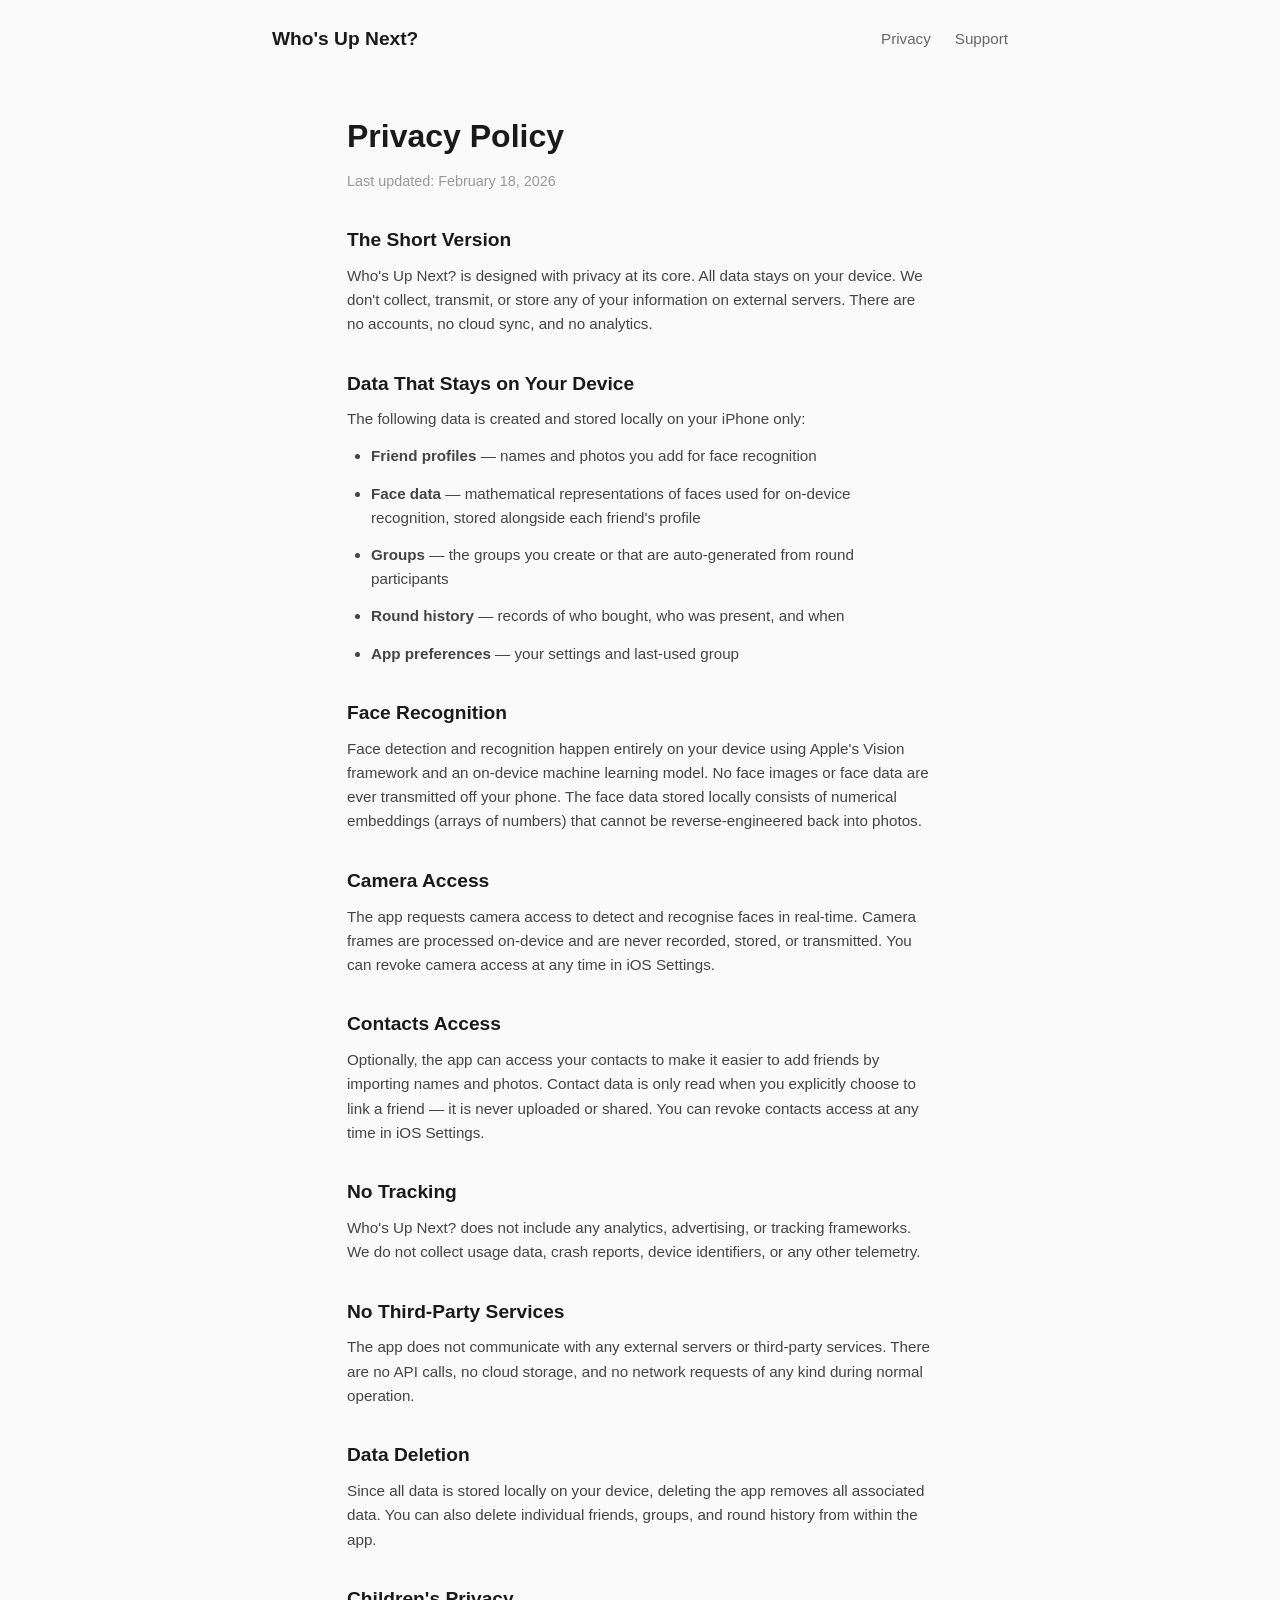
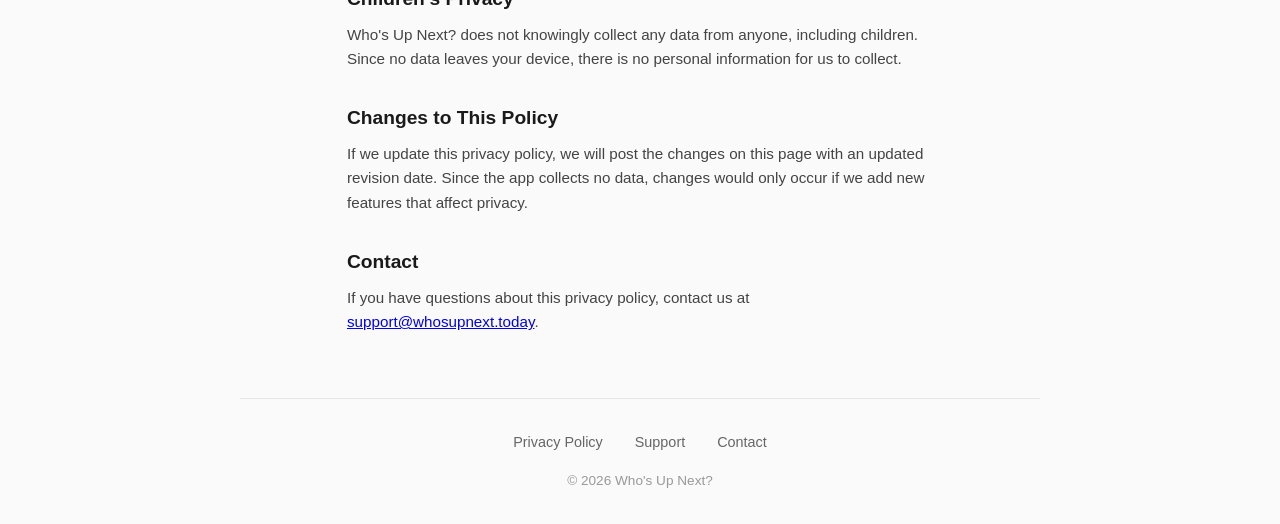
==== privacy/index.html @ bf679747 "feat: initial website with privacy policy, support, and screenshots Static site for whosupnext.today" ====
<!DOCTYPE html>
<html lang="en">
<head>
    <meta charset="UTF-8">
    <meta name="viewport" content="width=device-width, initial-scale=1.0">
    <title>Privacy Policy - Who's Up Next?</title>
    <link rel="stylesheet" href="/style.css">
</head>
<body>
    <header>
        <nav>
            <a href="/" class="logo">Who's Up Next?</a>
            <div class="nav-links">
                <a href="/privacy">Privacy</a>
                <a href="/support">Support</a>
            </div>
        </nav>
    </header>

    <main class="legal">
        <h1>Privacy Policy</h1>
        <p class="updated">Last updated: February 18, 2026</p>

        <h2>The Short Version</h2>
        <p>Who's Up Next? is designed with privacy at its core. All data stays on your device. We don't collect, transmit, or store any of your information on external servers. There are no accounts, no cloud sync, and no analytics.</p>

        <h2>Data That Stays on Your Device</h2>
        <p>The following data is created and stored locally on your iPhone only:</p>
        <ul>
            <li><strong>Friend profiles</strong> &mdash; names and photos you add for face recognition</li>
            <li><strong>Face data</strong> &mdash; mathematical representations of faces used for on-device recognition, stored alongside each friend's profile</li>
            <li><strong>Groups</strong> &mdash; the groups you create or that are auto-generated from round participants</li>
            <li><strong>Round history</strong> &mdash; records of who bought, who was present, and when</li>
            <li><strong>App preferences</strong> &mdash; your settings and last-used group</li>
        </ul>

        <h2>Face Recognition</h2>
        <p>Face detection and recognition happen entirely on your device using Apple's Vision framework and an on-device machine learning model. No face images or face data are ever transmitted off your phone. The face data stored locally consists of numerical embeddings (arrays of numbers) that cannot be reverse-engineered back into photos.</p>

        <h2>Camera Access</h2>
        <p>The app requests camera access to detect and recognise faces in real-time. Camera frames are processed on-device and are never recorded, stored, or transmitted. You can revoke camera access at any time in iOS Settings.</p>

        <h2>Contacts Access</h2>
        <p>Optionally, the app can access your contacts to make it easier to add friends by importing names and photos. Contact data is only read when you explicitly choose to link a friend &mdash; it is never uploaded or shared. You can revoke contacts access at any time in iOS Settings.</p>

        <h2>No Tracking</h2>
        <p>Who's Up Next? does not include any analytics, advertising, or tracking frameworks. We do not collect usage data, crash reports, device identifiers, or any other telemetry.</p>

        <h2>No Third-Party Services</h2>
        <p>The app does not communicate with any external servers or third-party services. There are no API calls, no cloud storage, and no network requests of any kind during normal operation.</p>

        <h2>Data Deletion</h2>
        <p>Since all data is stored locally on your device, deleting the app removes all associated data. You can also delete individual friends, groups, and round history from within the app.</p>

        <h2>Children's Privacy</h2>
        <p>Who's Up Next? does not knowingly collect any data from anyone, including children. Since no data leaves your device, there is no personal information for us to collect.</p>

        <h2>Changes to This Policy</h2>
        <p>If we update this privacy policy, we will post the changes on this page with an updated revision date. Since the app collects no data, changes would only occur if we add new features that affect privacy.</p>

        <h2>Contact</h2>
        <p>If you have questions about this privacy policy, contact us at <a href="mailto:support@whosupnext.today">support@whosupnext.today</a>.</p>
    </main>

    <footer>
        <div class="footer-links">
            <a href="/privacy">Privacy Policy</a>
            <a href="/support">Support</a>
            <a href="mailto:support@whosupnext.today">Contact</a>
        </div>
        <p class="copyright">&copy; 2026 Who's Up Next?</p>
    </footer>
</body>
</html>
---- style.css ----
/* ============================================
   THEME A: "Minimal" — clean black & white
   ============================================ */

* {
    margin: 0;
    padding: 0;
    box-sizing: border-box;
}

body {
    font-family: -apple-system, BlinkMacSystemFont, "Segoe UI", Roboto, sans-serif;
    color: #1a1a1a;
    line-height: 1.6;
    background: #fafafa;
}

/* Nav */
nav {
    max-width: 800px;
    margin: 0 auto;
    padding: 1.5rem 2rem;
    display: flex;
    justify-content: space-between;
    align-items: center;
}

.logo {
    font-size: 1.2rem;
    font-weight: 700;
    color: #1a1a1a;
    text-decoration: none;
}

.nav-links {
    display: flex;
    gap: 1.5rem;
}

.nav-links a {
    color: #666;
    text-decoration: none;
    font-size: 0.95rem;
}

.nav-links a:hover {
    color: #1a1a1a;
}

/* Hero */
.hero {
    max-width: 600px;
    margin: 4rem auto 3rem;
    padding: 0 2rem;
    text-align: center;
}

.hero h1 {
    font-size: 2.5rem;
    line-height: 1.2;
    margin-bottom: 1.2rem;
    letter-spacing: -0.02em;
}

.subtitle {
    font-size: 1.15rem;
    color: #555;
    margin-bottom: 2rem;
    line-height: 1.7;
}

.cta-button {
    display: inline-block;
    background: #1a1a1a;
    color: white;
    padding: 0.9rem 2rem;
    border-radius: 12px;
    text-decoration: none;
    font-weight: 600;
    font-size: 1rem;
    transition: background 0.2s;
}

.cta-button:hover {
    background: #333;
}

/* Screenshots */
.screenshots {
    max-width: 900px;
    margin: 0 auto 4rem;
    padding: 0 1rem;
}

.screenshot-scroll {
    display: flex;
    gap: 2rem;
    overflow-x: auto;
    scroll-snap-type: x mandatory;
    -webkit-overflow-scrolling: touch;
    padding: 1rem 1rem 2rem;
}

.screenshot-scroll::-webkit-scrollbar {
    display: none;
}

.screenshot {
    flex: 0 0 auto;
    scroll-snap-align: center;
    text-align: center;
}

.screenshot img {
    height: 500px;
    width: auto;
    border-radius: 24px;
    box-shadow: 0 8px 30px rgba(0, 0, 0, 0.12);
}

.screenshot .caption {
    margin-top: 0.8rem;
    font-size: 0.9rem;
    color: #888;
}

/* Features */
.features {
    max-width: 700px;
    margin: 0 auto 5rem;
    padding: 0 2rem;
    display: grid;
    grid-template-columns: 1fr 1fr;
    gap: 2.5rem;
}

.feature h3 {
    font-size: 1.1rem;
    margin-bottom: 0.4rem;
}

.feature p {
    color: #555;
    font-size: 0.95rem;
    line-height: 1.6;
}

/* Footer */
footer {
    max-width: 800px;
    margin: 0 auto;
    padding: 2rem;
    border-top: 1px solid #e5e5e5;
    text-align: center;
}

.footer-links {
    display: flex;
    justify-content: center;
    gap: 2rem;
    margin-bottom: 1rem;
}

.footer-links a {
    color: #666;
    text-decoration: none;
    font-size: 0.9rem;
}

.footer-links a:hover {
    color: #1a1a1a;
}

.copyright {
    color: #999;
    font-size: 0.85rem;
}

/* Legal pages */
.legal {
    max-width: 650px;
    margin: 2rem auto 4rem;
    padding: 0 2rem;
}

.legal h1 {
    font-size: 2rem;
    margin-bottom: 0.5rem;
}

.legal .updated {
    color: #999;
    font-size: 0.9rem;
    margin-bottom: 2rem;
}

.legal h2 {
    font-size: 1.2rem;
    margin-top: 2rem;
    margin-bottom: 0.5rem;
}

.legal p, .legal li {
    color: #444;
    font-size: 0.95rem;
    margin-bottom: 0.8rem;
}

.legal ul {
    padding-left: 1.5rem;
    margin-bottom: 0.8rem;
}

/* Responsive */
@media (max-width: 600px) {
    .hero h1 {
        font-size: 1.8rem;
    }

    .features {
        grid-template-columns: 1fr;
        gap: 2rem;
    }

    .screenshot img {
        height: 400px;
    }
}
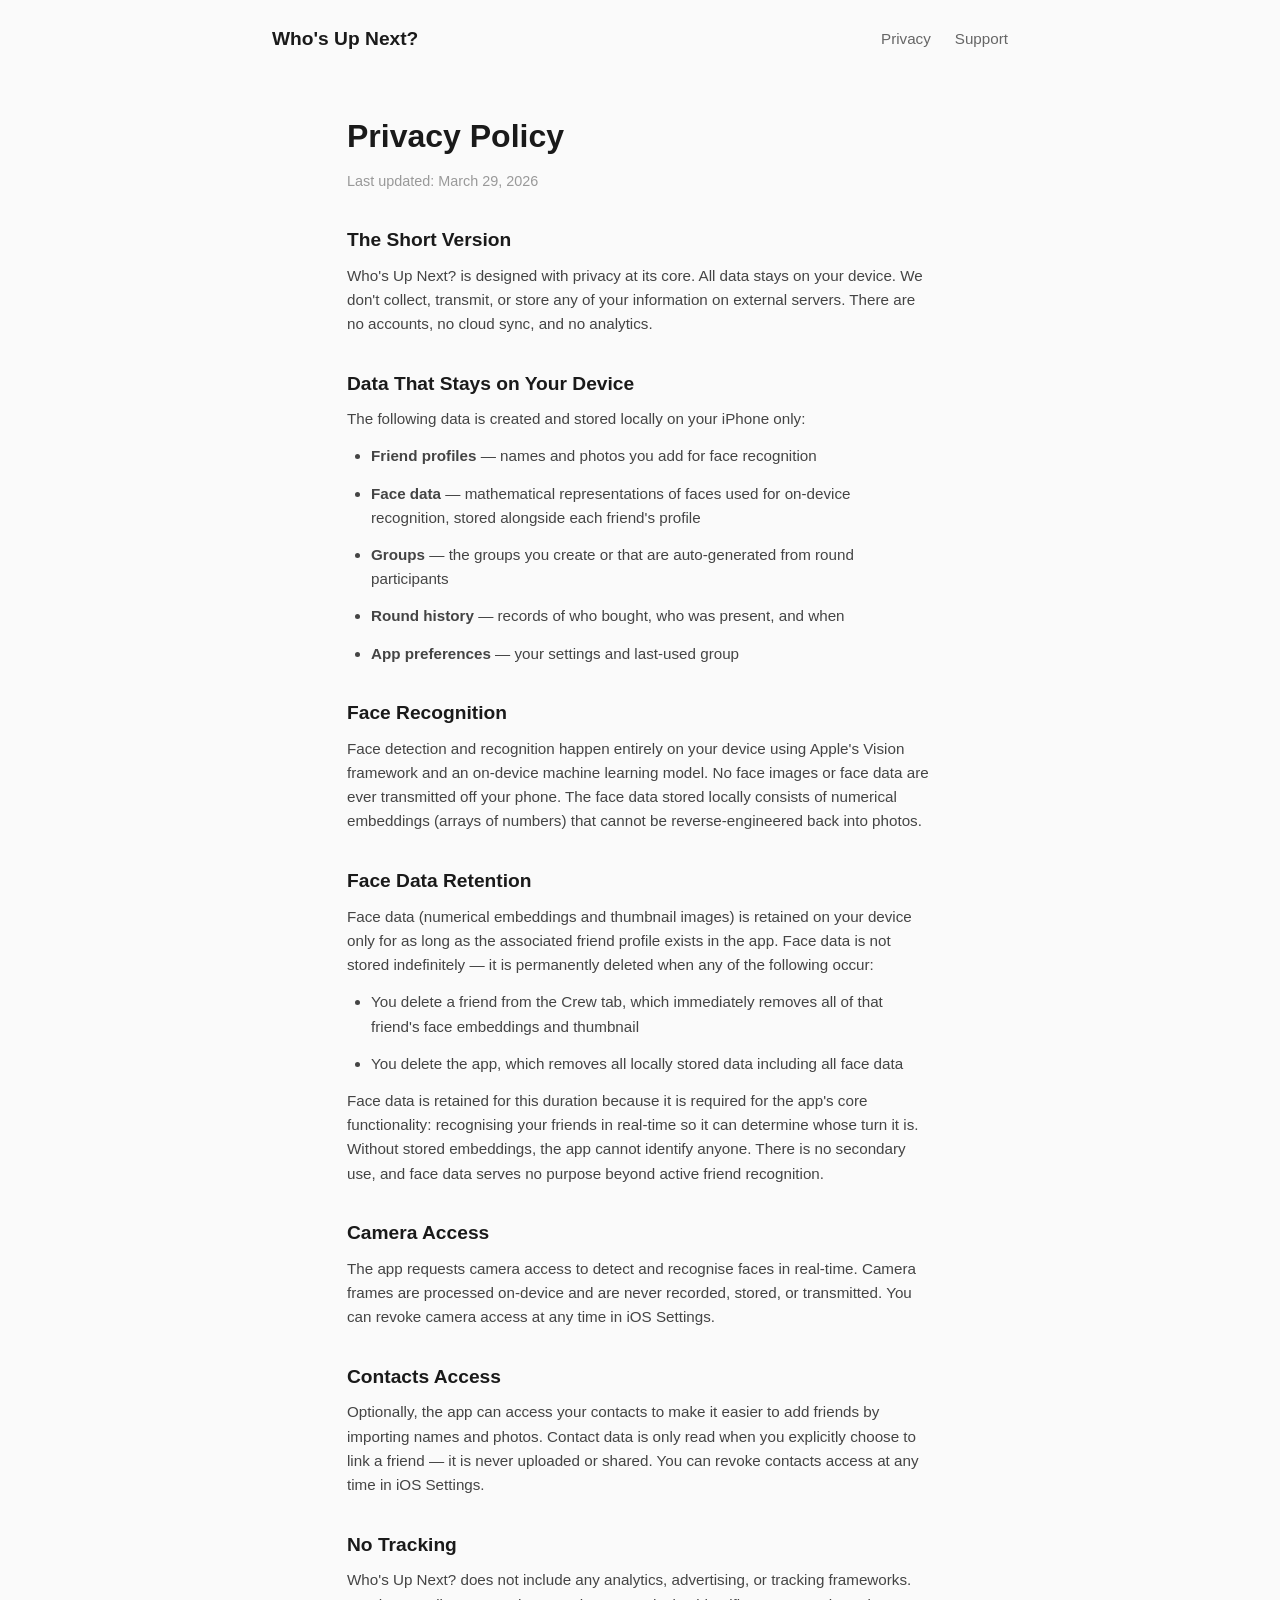
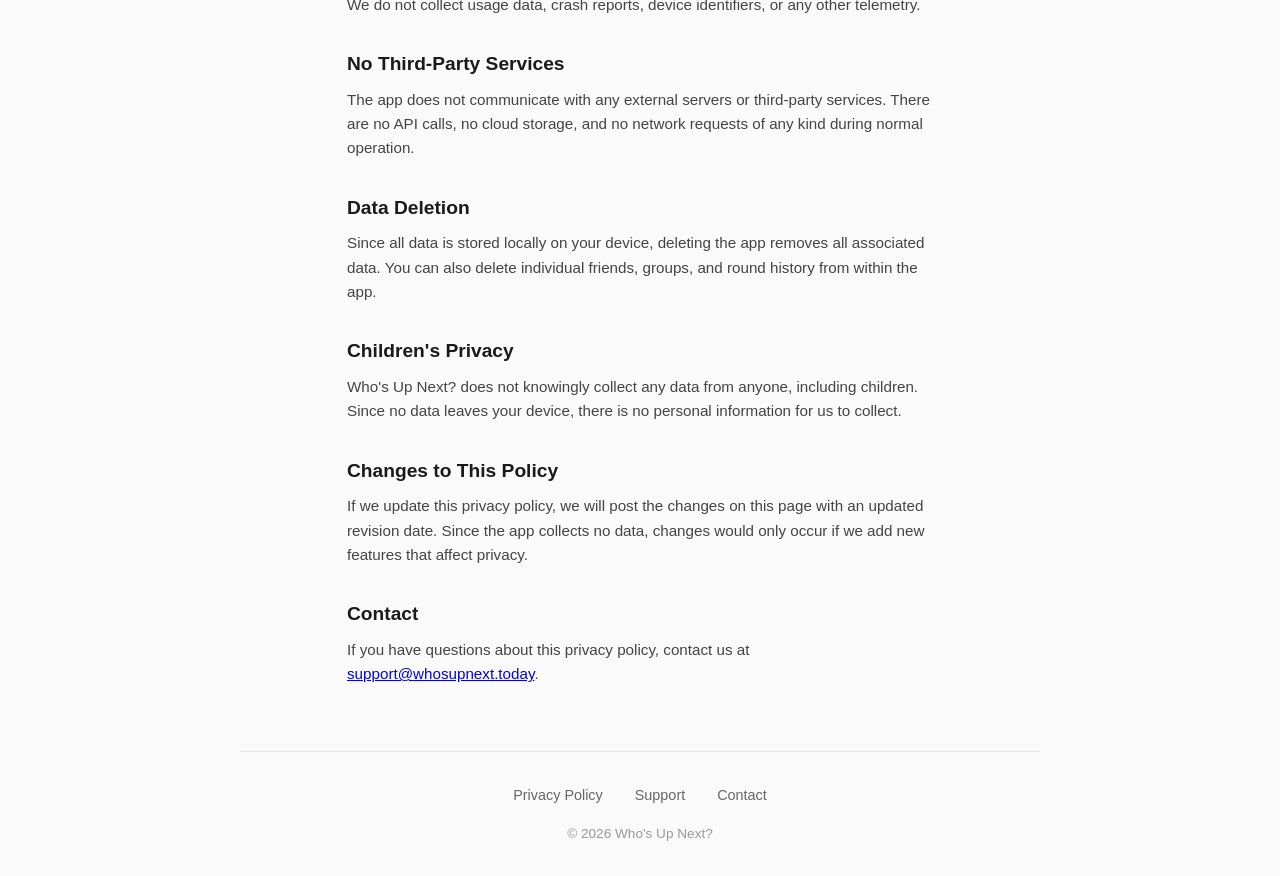
==== commit 0c6abdf8: "Update privacy policy with face data retention section Add explicit "Face Data Retention" section to" ====
--- a/privacy/index.html
+++ b/privacy/index.html
@@ -4,6 +4,9 @@
     <meta charset="UTF-8">
     <meta name="viewport" content="width=device-width, initial-scale=1.0">
     <title>Privacy Policy - Who's Up Next?</title>
+    <link rel="icon" type="image/x-icon" href="/favicon.ico">
+    <link rel="icon" type="image/png" sizes="48x48" href="/favicon.png">
+    <link rel="apple-touch-icon" href="/apple-touch-icon.png">
     <link rel="stylesheet" href="/style.css">
 </head>
 <body>
@@ -19,7 +22,7 @@
 
     <main class="legal">
         <h1>Privacy Policy</h1>
-        <p class="updated">Last updated: February 18, 2026</p>
+        <p class="updated">Last updated: March 29, 2026</p>
 
         <h2>The Short Version</h2>
         <p>Who's Up Next? is designed with privacy at its core. All data stays on your device. We don't collect, transmit, or store any of your information on external servers. There are no accounts, no cloud sync, and no analytics.</p>
@@ -36,6 +39,14 @@
 
         <h2>Face Recognition</h2>
         <p>Face detection and recognition happen entirely on your device using Apple's Vision framework and an on-device machine learning model. No face images or face data are ever transmitted off your phone. The face data stored locally consists of numerical embeddings (arrays of numbers) that cannot be reverse-engineered back into photos.</p>
+
+        <h2>Face Data Retention</h2>
+        <p>Face data (numerical embeddings and thumbnail images) is retained on your device only for as long as the associated friend profile exists in the app. Face data is not stored indefinitely &mdash; it is permanently deleted when any of the following occur:</p>
+        <ul>
+            <li>You delete a friend from the Crew tab, which immediately removes all of that friend's face embeddings and thumbnail</li>
+            <li>You delete the app, which removes all locally stored data including all face data</li>
+        </ul>
+        <p>Face data is retained for this duration because it is required for the app's core functionality: recognising your friends in real-time so it can determine whose turn it is. Without stored embeddings, the app cannot identify anyone. There is no secondary use, and face data serves no purpose beyond active friend recognition.</p>
 
         <h2>Camera Access</h2>
         <p>The app requests camera access to detect and recognise faces in real-time. Camera frames are processed on-device and are never recorded, stored, or transmitted. You can revoke camera access at any time in iOS Settings.</p>
--- a/style.css
+++ b/style.css
@@ -47,12 +47,27 @@
     color: #1a1a1a;
 }
 
+/* App icon */
+.app-icon {
+    width: 120px;
+    height: 120px;
+    margin-bottom: 1.5rem;
+    border-radius: 26px;
+}
+
 /* Hero */
 .hero {
-    max-width: 600px;
+    max-width: 700px;
     margin: 4rem auto 3rem;
     padding: 0 2rem;
     text-align: center;
+}
+
+.tagline {
+    font-size: 1.05rem;
+    color: #888;
+    margin-bottom: 0.6rem;
+    letter-spacing: 0.01em;
 }
 
 .hero h1 {
@@ -83,6 +98,12 @@
 
 .cta-button:hover {
     background: #333;
+}
+
+.cta-disabled {
+    background: #999;
+    cursor: default;
+    pointer-events: none;
 }
 
 /* Screenshots */
